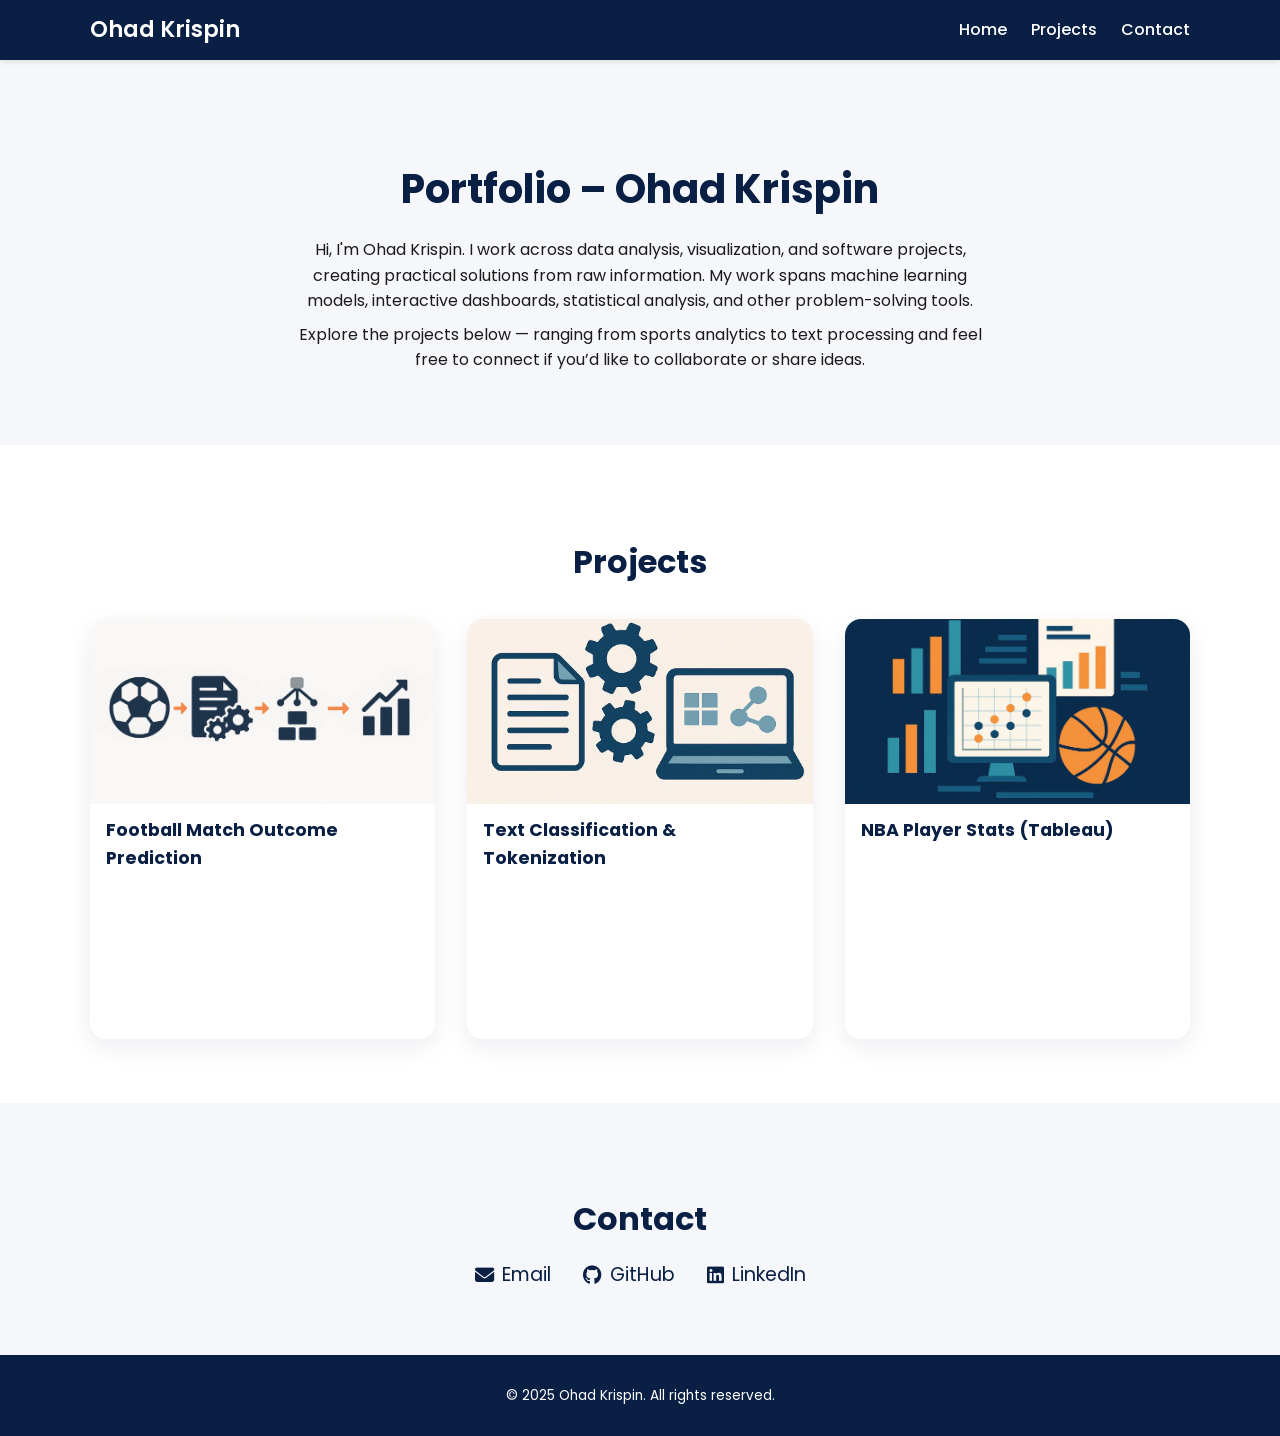
==== index.html @ 83744b4e "Update index.html" ====
<!DOCTYPE html>
<html lang="en">
  <head>
    <meta charset="UTF-8" />
    <meta http-equiv="X-UA-Compatible" content="IE=edge" />
    <meta name="viewport" content="width=device-width, initial-scale=1.0" />
    <title>Ohad Krispin – Data &amp; ML Portfolio</title>
    <!-- SEO meta tags -->
    <meta
      name="description"
      content="Portfolio of Ohad Krispin – a data and machine‑learning enthusiast with strong visualization skills. Explore machine‑learning and Tableau projects, learn about his techniques and contact him for opportunities."
    />
    <meta
      name="keywords"
      content="Ohad Krispin, data science, machine learning, NLP, football prediction, text classification, Tableau, data visualization, portfolio"
    />
    <!-- Preconnect for Google Fonts -->
    <link rel="preconnect" href="https://fonts.googleapis.com" />
    <link rel="preconnect" href="https://fonts.gstatic.com" crossorigin />
    <link
      href="https://fonts.googleapis.com/css2?family=Poppins:wght@300;400;500;600&display=swap"
      rel="stylesheet"
    />
    <!-- Font Awesome for icons -->
    <link
      rel="stylesheet"
      href="https://cdnjs.cloudflare.com/ajax/libs/font-awesome/6.4.0/css/all.min.css"
      integrity="sha512-p2cHf50p39ToMvr7zOj7AJGEylYSpU0CS7zT44B6kGJvtmCOIcKMdwLiLHZKfHTuD5KNR6Q07L9wrnZDVfX0Hg=="
      crossorigin="anonymous"
      referrerpolicy="no-referrer"
    />
    <!-- Stylesheet -->
    <link rel="stylesheet" href="styles.css?v=3" />
  </head>
  <body>
    <!-- Header / Navigation -->
    <header>
      <nav class="container">
        <div class="logo">Ohad&nbsp;Krispin</div>
        <ul class="nav-links">
          <li><a href="#home">Home</a></li>
          <li><a href="#projects">Projects</a></li>
          <li><a href="#contact">Contact</a></li>
        </ul>
      </nav>
    </header>
    <!-- Home / About section -->
    <section id="home" class="hero">
      <div class="container">
        <h1>Portfolio – Ohad Krispin</h1>
        <p>
          Hi, I'm Ohad Krispin. I work across data analysis, visualization, and software projects,
          creating practical solutions from raw information. My work spans machine learning models,
          interactive dashboards, statistical analysis, and other problem-solving tools.
        </p>
        <p>
          Explore the projects below — ranging from sports analytics to text processing and feel free
          to connect if you’d like to collaborate or share ideas.
        </p>
      </div>
    </section>


    <!-- Projects section -->
    <section id="projects">
      <div class="container">
        <h2>Projects</h2>
        <div class="projects-grid">
          <!-- Football match prediction project card -->
          <div class="card" tabindex="0">
            <div class="card-inner">
              <div class="card-front">
                <img
                  src="football_thumbnail.webp"
                  alt="Football match prediction pipeline graphic"
                />
                <h3>Football Match Outcome Prediction</h3>
              </div>
              <div class="card-back">
                <h3>Football Match Outcome Prediction</h3>
                <p>
                  Predicts Serie A football match results (win/draw/loss) using
                  historical match data enriched with advanced feature
                  engineering. The workflow includes data cleaning, feature
                  engineering, model training, hyper‑parameter tuning and
                  evaluation.
                </p>
                <ul class="tech-list">
                  <li>Python</li>
                  <li>Pandas</li>
                  <li>Scikit‑learn</li>
                  <li>Jupyter Notebook</li>
                </ul>
                <div class="buttons">
                  <a
                    href="https://github.com/ohad6k/football-match-prediction"
                    target="_blank"
                    rel="noopener noreferrer"
                    >GitHub Repo</a
                  >
                  <a
                    href="https://raw.githubusercontent.com/ohad6k/football-match-prediction/main/Match_Prediction.pdf"
                    target="_blank"
                    rel="noopener noreferrer"
                    >Read Report</a
                  >
                </div>
              </div>
            </div>
          </div>

          <!-- Text classification / tokenization project card -->
          <div class="card" tabindex="0">
            <div class="card-inner">
              <div class="card-front">
                <img
                  src="text_classification_thumbnail.webp"
                  alt="Text classification pipeline graphic"
                />
                <h3>Text Classification &amp; Tokenization</h3>
              </div>
              <div class="card-back">
                <h3>Text Classification &amp; Tokenization</h3>
                <p>
                  Processes and classifies manually labelled articles. The
                  pipeline loads labelled text, tokenizes and cleans it,
                  removes stop‑words, performs stemming, vectorizes tokens
                  with TF‑IDF and trains machine‑learning models including
                  Naive Bayes, SVM and Random Forest. Clustering with
                  K‑Means evaluates topic structure.
                </p>
                <ul class="tech-list">
                  <li>Python</li>
                  <li>NLTK</li>
                  <li>Scikit‑learn</li>
                  <li>Pandas</li>
                </ul>
                <div class="buttons">
                  <a
                    href="https://github.com/ohad6k/Text-Labeling-Processing"
                    target="_blank"
                    rel="noopener noreferrer"
                    >GitHub Repo</a
                  >
                </div>
              </div>
            </div>
          </div>

<!-- Tableau NBA dashboards -->
<div class="card" tabindex="0">
  <div class="card-inner">
    <div class="card-front">
      <img
        src="basketball_dashboard_thumbnail.webp"
        alt="NBA dashboards thumbnail"
      />
      <h3>NBA Player Stats (Tableau)</h3>
    </div>

    <div class="card-back">
      <h3>NBA Player Stats (Tableau)</h3>
      <p>Five dashboards to explore 2024–25 player performance with simple filters and comparisons.</p>

      <div>
        <ul class="tech-list" style="margin-bottom: 0;">
          <li>Tableau Public</li>
          <li>CSV</li>
          <li>Python</li>
        </ul>
        
        <div class="buttons">

         <!-- GitHub -->
          <a
            href="https://github.com/ohad6k/Visualizations-projcet-NBA-player-stats-2024-2025"
            target="_blank" rel="noopener noreferrer"
          >GitHub</a>
          <!-- Read Report  -->
          <a
            class="btn-accent"
            href="https://raw.githubusercontent.com/ohad6k/Visualizations-projcet-NBA-player-stats-2024-2025/main/Tableau%20Visualizations%20Projcet%20NBA%20Player%20Stats%202024-2025.pdf"
            target="_blank" rel="noopener noreferrer"
          >Read Report</a>

          <!-- Individual dashboards -->
          <a
            href="https://public.tableau.com/app/profile/ohad.krispin/viz/ExplorePlayerPerformanceOverTimeDashboard/Dashboard1?publish=yes"
            target="_blank" rel="noopener noreferrer"
          >Over Time</a>

          <a
            href="https://public.tableau.com/app/profile/ohad.krispin/viz/PlayerEfficiencyByRoleDashboard/Dashboard2?publish=yes"
            target="_blank" rel="noopener noreferrer"
          >By Role</a>

          <a
            href="https://public.tableau.com/app/profile/ohad.krispin/viz/TeamMetricDashboard/Dashboard3?publish=yes"
            target="_blank" rel="noopener noreferrer"
          >Team</a>

          <a
            href="https://public.tableau.com/app/profile/ohad.krispin/viz/GameScoreDistributionDashboard/Dashboard4?publish=yes"
            target="_blank" rel="noopener noreferrer"
          >Score Dist.</a>

          <a
            href="https://public.tableau.com/app/profile/ohad.krispin/viz/PlayerShootingDashboard/Dashboard5?publish=yes"
            target="_blank" rel="noopener noreferrer"
          >Shooting</a>
        </div>
      </div>
    </div>
  </div>
</div>


    </section>

    <!-- Contact section -->
    <section id="contact">
      <div class="container">
        <h2>Contact</h2>
        <div class="contact-items">
          <a href="mailto:ohadkrispin@gmail.com" title="Send me an email"
            ><i class="fa-solid fa-envelope"></i> Email</a
          >
          <a
            href="https://github.com/ohad6k"
            target="_blank"
            rel="noopener noreferrer"
            title="GitHub profile"
            ><i class="fa-brands fa-github"></i> GitHub</a
          >
          <a
            href="https://www.linkedin.com/in/ohad-krispin-239ba6330/"
            target="_blank"
            rel="noopener noreferrer"
            title="LinkedIn profile"
            ><i class="fa-brands fa-linkedin"></i> LinkedIn</a
          >
        </div>
      </div>
    </section>

    <footer>
      <div class="container">
        <p>&copy; 2025 Ohad Krispin. All rights reserved.</p>
      </div>
    </footer>

    <script src="script.js"></script>
  </body>
</html>
---- styles.css ----
/*
 * Global styles for Ohad Krispin's portfolio.
 * Minimalist, tech-oriented palette with navy, white and accent color.
 * Responsive grid; cards flip to reveal details.
 */

:root {
  --color-nav: #0a1f44;
  --color-bg: #f5f7fa;
  --color-accent: #00bcd4;
  --color-card-bg: #ffffff;
  --color-text: #1a1a1a;
  --shadow: 0 8px 24px rgba(10, 31, 68, 0.08);
}

* { box-sizing: border-box; }

body {
  margin: 0;
  font-family: 'Poppins', sans-serif;
  background: var(--color-bg);
  color: var(--color-text);
  line-height: 1.6;
}

.container {
  width: 90%;
  max-width: 1100px;
  margin: 0 auto;
}

/* Header */
header {
  background: var(--color-nav);
  color: #fff;
  padding: 0.75rem 0;
  position: sticky;
  top: 0;
  z-index: 100;
  box-shadow: 0 2px 5px rgba(0,0,0,.1);
}

nav {
  display: flex;
  align-items: center;
  justify-content: space-between;
}

.logo {
  font-size: 1.4rem;
  font-weight: 600;
}

.nav-links {
  list-style: none;
  display: flex;
  gap: 1.5rem;
  margin: 0;
  padding: 0;
}

.nav-links a {
  color: #fff;
  text-decoration: none;
  font-weight: 500;
  transition: color .3s;
}

.nav-links a:hover,
.nav-links a:focus {
  color: var(--color-accent);
  outline: none;
}

/* Hero / Home */
.hero {
  padding: 4rem 0;
  text-align: center;
}

.hero h1 {
  font-size: 2.5rem;
  color: var(--color-nav);
  margin-bottom: 1rem;
}

.hero p {
  max-width: 700px;
  margin: .5rem auto;
  font-size: 1rem;
}

/* Projects */
#projects {
  background: #fff;
  padding: 4rem 0;
}

#projects h2 {
  text-align: center;
  margin-bottom: 2rem;
  font-size: 2rem;
  color: var(--color-nav);
}

.projects-grid{
  display:grid;
  grid-template-columns: repeat(auto-fit, minmax(280px, 1fr));
  gap: 2rem;
}

/* Card component (flip) */
.card{
  background: var(--color-card-bg);
  border-radius: 16px;
  height: 420px;                
  perspective: 1000px;
  box-shadow: var(--shadow);
  cursor: pointer;
  overflow: hidden;
}

.card-inner{
  position: relative;
  width: 100%;
  height: 100%;
  transform-style: preserve-3d;
  transition: transform .6s;
}

.card:hover .card-inner,
.card:focus .card-inner,
.card.flipped .card-inner{
  transform: rotateY(180deg);
}

.card-front,
.card-back{
  position: absolute;
  inset: 0;                     
  backface-visibility: hidden;
  display: flex;
  flex-direction: column;
  background: var(--color-card-bg);
}

/* Front */
.card-front img{
  width: 100%;
  height: 185px;                 
  object-fit: cover;
  display: block;
}

.card-front h3{
  margin: 12px 16px 8px;
  font-size: 1.1rem;
  color: var(--color-nav);
}

/* Back */
.card-back{
  transform: rotateY(180deg);
  padding: 16px;
  gap: 10px;
  overflow: auto;                
}

.card-back h3{
  margin: 0 0 6px 0;
  font-size: 1.1rem;
  color: var(--color-nav);
}

.card-back p{
  margin: 0;
  font-size: .95rem;
}

/* Tech chips */
.tech-list{
  display:flex; flex-wrap:wrap; gap: 8px;
  padding:0; margin:8px 0 0 0;
}

.tech-list li{
  list-style:none;
  background:#eef3f9;
  color:#0a1f44;
  border-radius: 12px;
  padding: 6px 10px;
  font-size: .85rem;
}

/* Buttons */
.buttons{
  margin-top: auto;
  display:flex; flex-wrap:wrap; gap:10px;
}

.buttons a{
  text-decoration:none;
  font-weight:600;
  padding:10px 12px;
  border-radius:10px;
  background: var(--color-nav);
  color:#fff;
  transition: transform .15s ease, opacity .2s ease;
}

.buttons a:nth-child(2){ background: var(--color-accent); color:#082336; }
.buttons a:hover{ transform: translateY(-1px); opacity:.95; }

/* Contact */
#contact {
  padding: 4rem 0;
  background: var(--color-bg);
  text-align: center;
}

#contact h2 {
  margin-bottom: 1rem;
  font-size: 2rem;
  color: var(--color-nav);
}

.contact-items {
  display: flex;
  justify-content: center;
  gap: 2rem;
  flex-wrap: wrap;
}

.contact-items a {
  color: var(--color-nav);
  font-size: 1.2rem;
  display: flex;
  align-items: center;
  gap: 0.5rem;
  text-decoration: none;
  transition: color .3s, transform .15s;
}

.contact-items a:hover,
.contact-items a:focus {
  color: var(--color-accent);
  transform: translateY(-1px);
  outline: none;
}

/* Footer */
footer {
  background: var(--color-nav);
  color: #fff;
  padding: 1rem 0;
  text-align: center;
  font-size: .85rem;
}

/* Responsive */
@media (max-width: 600px){
  .hero h1{ font-size: 2rem; }
  .nav-links{ gap: 1rem; }
  .card{ height: 420px; }        
  .card-front img{ height: 170px; }
}
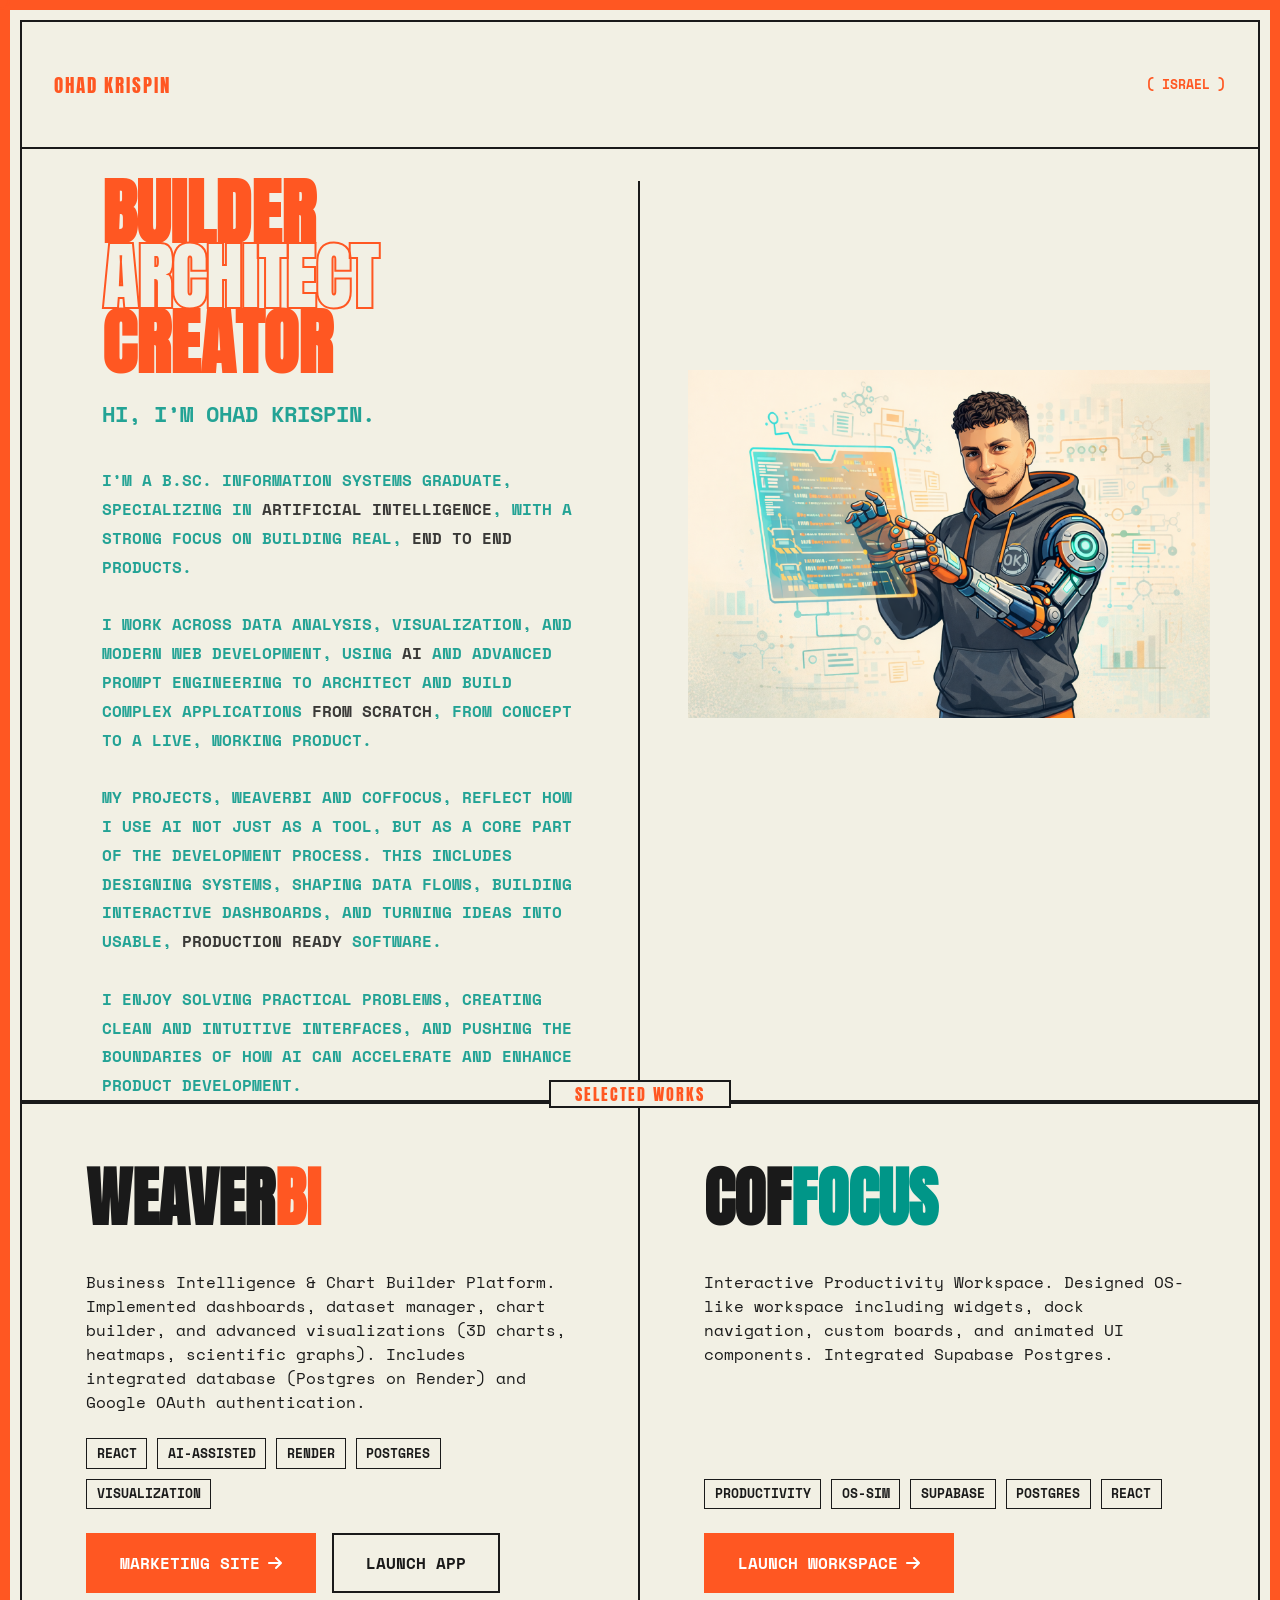
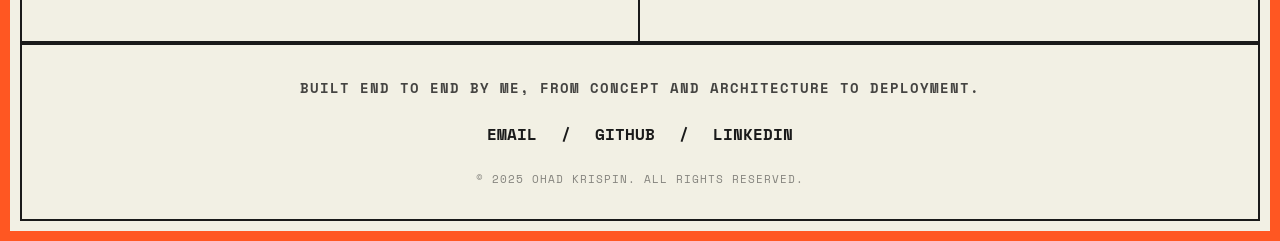
==== commit c5b730c5: "Update styles and layout" ====
--- a/index.html
+++ b/index.html
@@ -1,254 +1,132 @@
 <!DOCTYPE html>
 <html lang="en">
-  <head>
-    <meta charset="UTF-8" />
-    <meta http-equiv="X-UA-Compatible" content="IE=edge" />
-    <meta name="viewport" content="width=device-width, initial-scale=1.0" />
-    <title>Ohad Krispin – Data &amp; ML Portfolio</title>
-    <!-- SEO meta tags -->
-    <meta
-      name="description"
-      content="Portfolio of Ohad Krispin – a data and machine‑learning enthusiast with strong visualization skills. Explore machine‑learning and Tableau projects, learn about his techniques and contact him for opportunities."
-    />
-    <meta
-      name="keywords"
-      content="Ohad Krispin, data science, machine learning, NLP, football prediction, text classification, Tableau, data visualization, portfolio"
-    />
-    <!-- Preconnect for Google Fonts -->
-    <link rel="preconnect" href="https://fonts.googleapis.com" />
-    <link rel="preconnect" href="https://fonts.gstatic.com" crossorigin />
-    <link
-      href="https://fonts.googleapis.com/css2?family=Poppins:wght@300;400;500;600&display=swap"
-      rel="stylesheet"
-    />
-    <!-- Font Awesome for icons -->
-    <link
-      rel="stylesheet"
-      href="https://cdnjs.cloudflare.com/ajax/libs/font-awesome/6.4.0/css/all.min.css"
-      integrity="sha512-p2cHf50p39ToMvr7zOj7AJGEylYSpU0CS7zT44B6kGJvtmCOIcKMdwLiLHZKfHTuD5KNR6Q07L9wrnZDVfX0Hg=="
-      crossorigin="anonymous"
-      referrerpolicy="no-referrer"
-    />
-    <!-- Stylesheet -->
-    <link rel="stylesheet" href="styles.css?v=3" />
-  </head>
-  <body>
-    <!-- Header / Navigation -->
+
+<head>
+  <meta charset="UTF-8">
+  <meta name="viewport" content="width=device-width, initial-scale=1.0">
+  <title>Ohad Krispin | Portfolio</title>
+
+  <!-- Fonts -->
+  <link rel="preconnect" href="https://fonts.googleapis.com">
+  <link rel="preconnect" href="https://fonts.gstatic.com" crossorigin>
+  <link href="https://fonts.googleapis.com/css2?family=Anton&family=Space+Mono:ital,wght@0,400;0,700;1,400&display=swap"
+    rel="stylesheet">
+
+  <!-- Icons -->
+  <link rel="stylesheet" href="https://cdnjs.cloudflare.com/ajax/libs/font-awesome/6.4.0/css/all.min.css">
+
+  <link rel="stylesheet" href="styles.css">
+</head>
+
+<body>
+  <div class="custom-cursor"></div>
+  <div class="frame">
     <header>
-      <nav class="container">
-        <div class="logo">Ohad&nbsp;Krispin</div>
-        <ul class="nav-links">
-          <li><a href="#home">Home</a></li>
-          <li><a href="#projects">Projects</a></li>
-          <li><a href="#contact">Contact</a></li>
-        </ul>
-      </nav>
+      <div class="logo">OHAD KRISPIN</div>
+      <div class="subtitle">( ISRAEL )</div>
     </header>
-    <!-- Home / About section -->
-    <section id="home" class="hero">
-      <div class="container">
-        <h1>Portfolio – Ohad Krispin</h1>
-        <p>
-          Hi, I'm Ohad Krispin. I work across data analysis, visualization, and software projects,
-          creating practical solutions from raw information. My work spans machine learning models,
-          interactive dashboards, statistical analysis, and other problem-solving tools.
-        </p>
-        <p>
-          Explore the projects below — ranging from sports analytics to text processing and feel free
-          to connect if you’d like to collaborate or share ideas.
-        </p>
-      </div>
-    </section>
 
+    <main>
+      <section class="hero">
+        <div class="hero-content reveal">
+          <h1 class="hero-title">
+            <span class="word">BUILDER</span><br>
+            <span class="word outline-text">ARCHITECT</span><br>
+            <span class="word">CREATOR</span>
+          </h1>
+          <p class="bio">
+            <span class="bio-lead">Hi, I’m Ohad Krispin.</span>
+            <br><br>
+            I’m a B.Sc. Information Systems graduate, specializing in <span class="keyword">Artificial
+              Intelligence</span>, with a strong focus on building real, <span class="keyword">end to end</span>
+            products.
+            <br><br>
+            I work across data analysis, visualization, and modern web development, using <span
+              class="keyword">AI</span> and advanced prompt engineering to architect and build complex applications
+            <span class="keyword">from scratch</span>, from concept to a live, working product.
+            <br><br>
+            My projects, WeaverBI and Coffocus, reflect how I use AI not just as a tool, but as a core part of the
+            development process. This includes designing systems, shaping data flows, building interactive dashboards,
+            and turning ideas into usable, <span class="keyword">production ready</span> software.
+            <br><br>
+            I enjoy solving practical problems, creating clean and intuitive interfaces, and pushing the boundaries of
+            how AI can accelerate and enhance product development.
+          </p>
+        </div>
+        <div class="hero-visual reveal">
+          <img src="new.png" alt="AI Builder Avatar" class="hero-avatar">
+        </div>
+      </section>
 
-    <!-- Projects section -->
-    <section id="projects">
-      <div class="container">
-        <h2>Projects</h2>
-        <div class="projects-grid">
-          <!-- Football match prediction project card -->
-          <div class="card" tabindex="0">
-            <div class="card-inner">
-              <div class="card-front">
-                <img
-                  src="football_thumbnail.webp"
-                  alt="Football match prediction pipeline graphic"
-                />
-                <h3>Football Match Outcome Prediction</h3>
+      <section class="projects">
+        <div class="section-label">SELECTED WORKS</div>
+
+        <!-- WeaverBI -->
+        <div class="project-item reveal">
+          <div class="project-info">
+            <h2>WEAVER<span class="highlight">BI</span></h2>
+            <p class="description">
+              Business Intelligence & Chart Builder Platform.
+              Implemented dashboards, dataset manager, chart builder, and advanced visualizations (3D charts, heatmaps,
+              scientific graphs).
+              Includes integrated database (Postgres on Render) and Google OAuth authentication.
+            </p>
+            <div class="project-bottom">
+              <div class="tags">
+                <span>React</span> <span>AI-Assisted</span> <span>Render</span> <span>Postgres</span>
+                <span>Visualization</span>
               </div>
-              <div class="card-back">
-                <h3>Football Match Outcome Prediction</h3>
-                <p>
-                  Predicts Serie A football match results (win/draw/loss) using
-                  historical match data enriched with advanced feature
-                  engineering. The workflow includes data cleaning, feature
-                  engineering, model training, hyper‑parameter tuning and
-                  evaluation.
-                </p>
-                <ul class="tech-list">
-                  <li>Python</li>
-                  <li>Pandas</li>
-                  <li>Scikit‑learn</li>
-                  <li>Jupyter Notebook</li>
-                </ul>
-                <div class="buttons">
-                  <a
-                    href="https://github.com/ohad6k/football-match-prediction"
-                    target="_blank"
-                    rel="noopener noreferrer"
-                    >GitHub Repo</a
-                  >
-                  <a
-                    href="https://raw.githubusercontent.com/ohad6k/football-match-prediction/main/Match_Prediction.pdf"
-                    target="_blank"
-                    rel="noopener noreferrer"
-                    >Read Report</a
-                  >
-                </div>
+              <div class="links">
+                <a href="https://weaverbi-marketing.vercel.app" target="_blank" class="btn">MARKETING SITE <i
+                    class="fa-solid fa-arrow-right"></i></a>
+                <a href="https://weaver-bi.vercel.app/" target="_blank" class="btn btn-outline">LAUNCH APP</a>
               </div>
             </div>
           </div>
+        </div>
 
-          <!-- Text classification / tokenization project card -->
-          <div class="card" tabindex="0">
-            <div class="card-inner">
-              <div class="card-front">
-                <img
-                  src="text_classification_thumbnail.webp"
-                  alt="Text classification pipeline graphic"
-                />
-                <h3>Text Classification &amp; Tokenization</h3>
+        <!-- Coffocus -->
+        <div class="project-item reverse reveal">
+          <div class="project-info">
+            <h2>COF<span class="highlight-alt">FOCUS</span></h2>
+            <p class="description">
+              Interactive Productivity Workspace.
+              Designed OS-like workspace including widgets, dock navigation, custom boards, and animated UI components.
+              Integrated Supabase Postgres.
+            </p>
+            <div class="project-bottom">
+              <div class="tags">
+                <span>Productivity</span> <span>OS-Sim</span> <span>Supabase</span> <span>Postgres</span>
+                <span>React</span>
               </div>
-              <div class="card-back">
-                <h3>Text Classification &amp; Tokenization</h3>
-                <p>
-                  Processes and classifies manually labelled articles. The
-                  pipeline loads labelled text, tokenizes and cleans it,
-                  removes stop‑words, performs stemming, vectorizes tokens
-                  with TF‑IDF and trains machine‑learning models including
-                  Naive Bayes, SVM and Random Forest. Clustering with
-                  K‑Means evaluates topic structure.
-                </p>
-                <ul class="tech-list">
-                  <li>Python</li>
-                  <li>NLTK</li>
-                  <li>Scikit‑learn</li>
-                  <li>Pandas</li>
-                </ul>
-                <div class="buttons">
-                  <a
-                    href="https://github.com/ohad6k/Text-Labeling-Processing"
-                    target="_blank"
-                    rel="noopener noreferrer"
-                    >GitHub Repo</a
-                  >
-                </div>
+              <div class="links">
+                <a href="https://coffocus.vercel.app" target="_blank" class="btn">LAUNCH WORKSPACE <i
+                    class="fa-solid fa-arrow-right"></i></a>
               </div>
             </div>
           </div>
-
-<!-- Tableau NBA dashboards -->
-<div class="card" tabindex="0">
-  <div class="card-inner">
-    <div class="card-front">
-      <img
-        src="basketball_dashboard_thumbnail.webp"
-        alt="NBA dashboards thumbnail"
-      />
-      <h3>NBA Player Stats (Tableau)</h3>
-    </div>
-
-    <div class="card-back">
-      <h3>NBA Player Stats (Tableau)</h3>
-      <p>Five dashboards to explore 2024–25 player performance with simple filters and comparisons.</p>
-
-      <div>
-        <ul class="tech-list" style="margin-bottom: 0;">
-          <li>Tableau Public</li>
-          <li>CSV</li>
-          <li>Python</li>
-        </ul>
-        
-        <div class="buttons">
-
-         <!-- GitHub -->
-          <a
-            href="https://github.com/ohad6k/Visualizations-projcet-NBA-player-stats-2024-2025"
-            target="_blank" rel="noopener noreferrer"
-          >GitHub</a>
-          <!-- Read Report  -->
-          <a
-            class="btn-accent"
-            href="https://raw.githubusercontent.com/ohad6k/Visualizations-projcet-NBA-player-stats-2024-2025/main/Tableau%20Visualizations%20Projcet%20NBA%20Player%20Stats%202024-2025.pdf"
-            target="_blank" rel="noopener noreferrer"
-          >Read Report</a>
-
-          <!-- Individual dashboards -->
-          <a
-            href="https://public.tableau.com/app/profile/ohad.krispin/viz/ExplorePlayerPerformanceOverTimeDashboard/Dashboard1?publish=yes"
-            target="_blank" rel="noopener noreferrer"
-          >Over Time</a>
-
-          <a
-            href="https://public.tableau.com/app/profile/ohad.krispin/viz/PlayerEfficiencyByRoleDashboard/Dashboard2?publish=yes"
-            target="_blank" rel="noopener noreferrer"
-          >By Role</a>
-
-          <a
-            href="https://public.tableau.com/app/profile/ohad.krispin/viz/TeamMetricDashboard/Dashboard3?publish=yes"
-            target="_blank" rel="noopener noreferrer"
-          >Team</a>
-
-          <a
-            href="https://public.tableau.com/app/profile/ohad.krispin/viz/GameScoreDistributionDashboard/Dashboard4?publish=yes"
-            target="_blank" rel="noopener noreferrer"
-          >Score Dist.</a>
-
-          <a
-            href="https://public.tableau.com/app/profile/ohad.krispin/viz/PlayerShootingDashboard/Dashboard5?publish=yes"
-            target="_blank" rel="noopener noreferrer"
-          >Shooting</a>
         </div>
-      </div>
-    </div>
-  </div>
-</div>
-
-
-    </section>
-
-    <!-- Contact section -->
-    <section id="contact">
-      <div class="container">
-        <h2>Contact</h2>
-        <div class="contact-items">
-          <a href="mailto:ohadkrispin@gmail.com" title="Send me an email"
-            ><i class="fa-solid fa-envelope"></i> Email</a
-          >
-          <a
-            href="https://github.com/ohad6k"
-            target="_blank"
-            rel="noopener noreferrer"
-            title="GitHub profile"
-            ><i class="fa-brands fa-github"></i> GitHub</a
-          >
-          <a
-            href="https://www.linkedin.com/in/ohad-krispin-239ba6330/"
-            target="_blank"
-            rel="noopener noreferrer"
-            title="LinkedIn profile"
-            ><i class="fa-brands fa-linkedin"></i> LinkedIn</a
-          >
-        </div>
-      </div>
-    </section>
+      </section>
+    </main>
 
     <footer>
-      <div class="container">
-        <p>&copy; 2025 Ohad Krispin. All rights reserved.</p>
+      <div class="footer-build-text">
+        Built end to end by me, from concept and architecture to deployment.
+      </div>
+      <div class="contact-strip">
+        <a href="mailto:ohadkrispin@gmail.com">EMAIL</a>
+        <span>/</span>
+        <a href="https://github.com/ohad6k" target="_blank">GITHUB</a>
+        <span>/</span>
+        <a href="https://www.linkedin.com/in/ohad-krispin-239ba6330/" target="_blank">LINKEDIN</a>
+      </div>
+      <div class="copyright">
+        &copy; 2025 OHAD KRISPIN. ALL RIGHTS RESERVED.
       </div>
     </footer>
+  </div>
 
-    <script src="script.js"></script>
-  </body>
-</html>
+  <script src="script.js"></script>
+</body>
+
+</html>
--- a/styles.css
+++ b/styles.css
@@ -1,266 +1,752 @@
-/*
- * Global styles for Ohad Krispin's portfolio.
- * Minimalist, tech-oriented palette with navy, white and accent color.
- * Responsive grid; cards flip to reveal details.
- */
-
 :root {
-  --color-nav: #0a1f44;
-  --color-bg: #f5f7fa;
-  --color-accent: #00bcd4;
-  --color-card-bg: #ffffff;
-  --color-text: #1a1a1a;
-  --shadow: 0 8px 24px rgba(10, 31, 68, 0.08);
-}
-
-* { box-sizing: border-box; }
+  --bg-color: #F2F0E4;
+  --text-color: #1a1a1a;
+  --accent-orange: #FF5722;
+  --accent-green: #009688;
+  --frame-border: 20px;
+  --font-heading: 'Anton', sans-serif;
+  --font-body: 'Space Mono', monospace;
+}
+
+* {
+  box-sizing: border-box;
+  margin: 0;
+  padding: 0;
+  cursor: none;
+  /* Hide default cursor everywhere */
+}
+
+a,
+button,
+.clickable {
+  cursor: none;
+}
+
+.custom-cursor {
+  position: fixed;
+  top: 0;
+  left: 0;
+  width: 20px;
+  height: 20px;
+  background-color: var(--accent-orange);
+  border: 2px solid var(--accent-orange);
+  border-radius: 50%;
+  pointer-events: none;
+  z-index: 9999;
+  transform: translate(-50%, -50%);
+  /* Center on coordinates */
+  transition: width 0.3s cubic-bezier(0.25, 1, 0.5, 1),
+    height 0.3s cubic-bezier(0.25, 1, 0.5, 1),
+    background-color 0.3s ease,
+    border-radius 0.3s ease,
+    transform 0.1s linear;
+  /* Fast follow for mouse, overridden in JS for snap */
+  will-change: transform, width, height, border-radius;
+  /* mix-blend-mode removed to keep true orange color */
+}
+
+/* Snapped State (Border consistency) */
+.custom-cursor.snapped {
+  background-color: transparent;
+  transition: width 0.3s cubic-bezier(0.25, 1, 0.5, 1),
+    height 0.3s cubic-bezier(0.25, 1, 0.5, 1),
+    background-color 0.3s ease,
+    border-radius 0.3s ease,
+    transform 0.3s cubic-bezier(0.25, 1, 0.5, 1);
+  /* Slower ease for snap */
+}
+
+/* Ensure body handles cursor hiding too */
 
 body {
-  margin: 0;
-  font-family: 'Poppins', sans-serif;
-  background: var(--color-bg);
-  color: var(--color-text);
-  line-height: 1.6;
-}
-
-.container {
-  width: 90%;
-  max-width: 1100px;
-  margin: 0 auto;
+  background-color: var(--accent-orange);
+  /* Outer frame color */
+  color: var(--text-color);
+  font-family: var(--font-body);
+  padding: var(--frame-border);
+  min-height: 100vh;
+  display: flex;
+  flex-direction: column;
+}
+
+.frame {
+  background: var(--bg-color);
+  flex: 1;
+  border: 2px solid var(--text-color);
+  display: flex;
+  flex-direction: column;
+  position: relative;
+  box-shadow: 0 0 0 10px var(--bg-color);
+  /* Inner spacing illusion */
 }
 
 /* Header */
 header {
-  background: var(--color-nav);
-  color: #fff;
-  padding: 0.75rem 0;
-  position: sticky;
-  top: 0;
-  z-index: 100;
-  box-shadow: 0 2px 5px rgba(0,0,0,.1);
-}
-
-nav {
-  display: flex;
+  display: flex;
+  justify-content: space-between;
   align-items: center;
-  justify-content: space-between;
+  padding: 3rem 2rem;
+  /* Larger header */
+  border-bottom: 2px solid var(--text-color);
 }
 
 .logo {
-  font-size: 1.4rem;
-  font-weight: 600;
-}
-
-.nav-links {
-  list-style: none;
-  display: flex;
-  gap: 1.5rem;
-  margin: 0;
-  padding: 0;
-}
-
-.nav-links a {
-  color: #fff;
-  text-decoration: none;
-  font-weight: 500;
-  transition: color .3s;
-}
-
-.nav-links a:hover,
-.nav-links a:focus {
-  color: var(--color-accent);
-  outline: none;
-}
-
-/* Hero / Home */
+  font-family: var(--font-heading);
+  font-size: 1.2rem;
+  letter-spacing: 2px;
+  color: var(--accent-orange);
+  text-transform: uppercase;
+}
+
+.subtitle {
+  font-weight: bold;
+  color: var(--accent-orange);
+  font-size: 0.8rem;
+}
+
+/* Hero */
+/* Hero */
 .hero {
-  padding: 4rem 0;
-  text-align: center;
+  display: grid;
+  grid-template-columns: 1fr 1fr;
+  min-height: auto;
+  border-bottom: 2px solid var(--text-color);
+  margin-top: 2rem;
+  /* Reduced top margin */
+}
+
+/* ... existing styles ... */
+
+
+
+.hero-content {
+  padding: 0 4rem 0 5rem;
+  /* Balanced alignment */
+  display: flex;
+  flex-direction: column;
+  justify-content: center;
+  border-right: 2px solid var(--text-color);
 }
 
 .hero h1 {
-  font-size: 2.5rem;
-  color: var(--color-nav);
-  margin-bottom: 1rem;
-}
-
-.hero p {
-  max-width: 700px;
-  margin: .5rem auto;
+  font-family: var(--font-heading);
+  font-size: 4.5rem;
+  /* Slightly larger for domination */
+  line-height: 0.9;
+  margin-bottom: 1.5rem;
+  /* More space after title */
+  color: var(--accent-orange);
+  text-transform: uppercase;
+}
+
+.hero-title .word {
+  display: inline-block;
+  opacity: 0;
+  transform: translateY(20px);
+  transition: opacity 0.6s cubic-bezier(0.4, 0, 0.2, 1), transform 0.6s cubic-bezier(0.4, 0, 0.2, 1), color 0.3s ease, margin-left 0.3s ease;
+  cursor: default;
+}
+
+.hero.active .hero-title .word {
+  opacity: 1;
+  transform: translateY(0);
+}
+
+.hero.active .hero-title .word:nth-child(1) {
+  transition-delay: 0.1s;
+}
+
+.hero.active .hero-title .word:nth-child(3) {
+  transition-delay: 0.2s;
+}
+
+/* nth-child(2) is <br> */
+.hero.active .hero-title .word:nth-child(5) {
+  transition-delay: 0.3s;
+}
+
+.hero-title .word:hover {
+  color: var(--text-color);
+  margin-left: 3px;
+}
+
+.outline-text {
+  -webkit-text-stroke: 2px var(--accent-orange);
+  color: transparent;
+}
+
+.bio {
+  max-width: 620px;
+  /* Increased width for better balance */
+  text-transform: uppercase;
   font-size: 1rem;
-}
-
-/* Projects */
-#projects {
-  background: #fff;
-  padding: 4rem 0;
-}
-
-#projects h2 {
-  text-align: center;
-  margin-bottom: 2rem;
-  font-size: 2rem;
-  color: var(--color-nav);
-}
-
-.projects-grid{
-  display:grid;
-  grid-template-columns: repeat(auto-fit, minmax(280px, 1fr));
-  gap: 2rem;
-}
-
-/* Card component (flip) */
-.card{
-  background: var(--color-card-bg);
-  border-radius: 16px;
-  height: 420px;                
-  perspective: 1000px;
-  box-shadow: var(--shadow);
-  cursor: pointer;
+  /* Improved readability */
+  line-height: 1.8;
+  /* More breathing room */
+  color: var(--accent-green);
+  font-weight: bold;
+  opacity: 0.85;
+  transition: opacity 0.3s ease, line-height 0.3s ease;
+}
+
+.letter {
+  display: inline-block;
+  transition: transform 0.3s ease-out;
+  will-change: transform;
+}
+
+.bio-lead {
+  font-size: 1.35rem;
+  line-height: 1.4;
+  margin-bottom: 0.5rem;
+  display: inline-block;
+  color: var(--accent-green);
+}
+
+.bio:hover {
+  opacity: 1;
+  line-height: 1.8;
+  /* Maintain line height on hover */
+}
+
+.keyword {
+  position: relative;
+  color: var(--text-color);
+  cursor: default;
+}
+
+.keyword::after {
+  content: '';
+  position: absolute;
+  bottom: -2px;
+  left: 0;
+  width: 0;
+  height: 1px;
+  background-color: var(--accent-orange);
+  transition: width 0.8s cubic-bezier(0.4, 0, 0.2, 1);
+}
+
+.bio:hover .keyword::after {
+  width: 100%;
+}
+
+.hero-visual {
+  background-color: transparent;
+  color: var(--text-color);
+  display: flex;
+  align-items: center;
+  justify-content: center;
   overflow: hidden;
-}
-
-.card-inner{
-  position: relative;
+  position: relative;
+  padding: 3rem;
+  /* Add padding to reduce scale */
+  /* Full bleed */
+  height: 65vh;
+  /* Reduced height */
+  width: 100%;
+}
+
+.hero-avatar {
   width: 100%;
   height: 100%;
-  transform-style: preserve-3d;
-  transition: transform .6s;
-}
-
-.card:hover .card-inner,
-.card:focus .card-inner,
-.card.flipped .card-inner{
-  transform: rotateY(180deg);
-}
-
-.card-front,
-.card-back{
+  /* Fill the area completely */
+  object-fit: contain;
+  object-position: center bottom;
+  transition: transform 0.5s cubic-bezier(0.4, 0, 0.2, 1), filter 0.5s ease;
+  animation: float 6s ease-in-out infinite;
+}
+
+.hero-visual:hover .hero-avatar {
+  transform: scale(1.02);
+  filter: contrast(1.1) brightness(1.1);
+}
+
+@keyframes float {
+
+  0%,
+  100% {
+    transform: translateY(0);
+  }
+
+  50% {
+    transform: translateY(-5px);
+    /* Increased float slightly */
+  }
+}
+
+/* Projects */
+.projects {
+  position: relative;
+  display: grid;
+  grid-template-columns: 1fr 1fr;
+  border-bottom: 2px solid var(--text-color);
+  margin-top: 0;
+  /* Keep it tight to hero */
+}
+
+.section-label {
   position: absolute;
-  inset: 0;                     
-  backface-visibility: hidden;
+  top: -1.4rem;
+  /* Adjusted overlap */
+  left: 50%;
+  transform: translateX(-50%);
+  background: var(--bg-color);
+  padding: 0 1.5rem;
+  border: 2px solid var(--text-color);
+  font-family: var(--font-heading);
+  text-transform: uppercase;
+  color: var(--accent-orange);
+  letter-spacing: 2px;
+  z-index: 10;
+  opacity: 0;
+  transition: opacity 0.6s ease 0.4s;
+}
+
+.projects.active .section-label {
+  opacity: 1;
+}
+
+.projects::before {
+  content: '';
+  position: absolute;
+  top: 0;
+  left: 50%;
+  width: 0;
+  height: 2px;
+  background-color: var(--text-color);
+  transform: translateX(-50%);
+  transition: width 1s cubic-bezier(0.4, 0, 0.2, 1);
+  z-index: 5;
+}
+
+.projects.active::before {
+  width: 100%;
+}
+
+.project-item {
+  /* width: 50% removed for Grid */
   display: flex;
   flex-direction: column;
-  background: var(--color-card-bg);
-}
-
-/* Front */
-.card-front img{
-  width: 100%;
-  height: 185px;                 
-  object-fit: cover;
-  display: block;
-}
-
-.card-front h3{
-  margin: 12px 16px 8px;
-  font-size: 1.1rem;
-  color: var(--color-nav);
-}
-
-/* Back */
-.card-back{
-  transform: rotateY(180deg);
-  padding: 16px;
+  border-right: 2px solid var(--text-color);
+  position: relative;
+  transition: transform 0.4s cubic-bezier(0.4, 0, 0.2, 1);
+}
+
+.project-item:hover {
+  z-index: 10;
+  transform: translateY(-2px);
+}
+
+.project-item::before {
+  content: '';
+  position: absolute;
+  top: -2px;
+  left: -2px;
+  right: -2px;
+  bottom: -2px;
+  border: 2px solid var(--accent-orange);
+  box-shadow: 0 0 15px rgba(255, 87, 34, 0.4), 0 0 30px rgba(255, 87, 34, 0.2);
+  opacity: 0;
+  transition: opacity 0.5s ease;
+  pointer-events: none;
+  z-index: 2;
+}
+
+.project-item:hover::before {
+  opacity: 1;
+  animation: border-pulse 3s infinite;
+}
+
+@keyframes border-pulse {
+
+  0%,
+  100% {
+    box-shadow: 0 0 15px rgba(255, 87, 34, 0.4), 0 0 30px rgba(255, 87, 34, 0.2);
+    border-color: var(--accent-orange);
+  }
+
+  50% {
+    box-shadow: 0 0 25px rgba(255, 87, 34, 0.6), 0 0 50px rgba(255, 87, 34, 0.4);
+    border-color: #ff8a65;
+  }
+}
+
+.project-item:last-child {
+  border-right: none;
+}
+
+.project-info {
+  padding: 3rem 4rem;
+  /* Consistent large padding */
+  display: flex;
+  flex-direction: column;
+  justify-content: flex-start;
+  /* Align top for consistency */
+  flex: 1;
+  /* Pushes visual down */
+  border-bottom: 2px solid var(--text-color);
+}
+
+.reverse .project-info {
+  border-left: none;
+  /* Removed specific reverse styling for side-by-side */
+  order: 0;
+}
+
+.reverse .project-visual {
+  order: 0;
+}
+
+.project-visual {
+  height: 250px;
+  background-color: #e0ded4;
+  position: relative;
+  overflow: hidden;
+}
+
+/* ... (keep tag and typography styles same) ... */
+
+.project-info h2 {
+  font-family: var(--font-heading);
+  font-size: 4rem;
+  margin-bottom: 1.5rem;
+  text-transform: uppercase;
+  color: var(--text-color);
+}
+
+.highlight {
+  color: var(--accent-orange);
+}
+
+.highlight-alt {
+  color: var(--accent-green);
+}
+
+.description {
+  margin-bottom: 1.5rem;
+  max-width: 500px;
+  font-size: 1rem;
+}
+
+.project-bottom {
+  margin-top: auto;
+}
+
+.tags {
+  margin-bottom: 1.5rem;
+  display: flex;
   gap: 10px;
-  overflow: auto;                
-}
-
-.card-back h3{
-  margin: 0 0 6px 0;
-  font-size: 1.1rem;
-  color: var(--color-nav);
-}
-
-.card-back p{
-  margin: 0;
-  font-size: .95rem;
-}
-
-/* Tech chips */
-.tech-list{
-  display:flex; flex-wrap:wrap; gap: 8px;
-  padding:0; margin:8px 0 0 0;
-}
-
-.tech-list li{
-  list-style:none;
-  background:#eef3f9;
-  color:#0a1f44;
-  border-radius: 12px;
-  padding: 6px 10px;
-  font-size: .85rem;
+  flex-wrap: wrap;
+}
+
+.tags span {
+  border: 1px solid var(--text-color);
+  padding: 0.3rem 0.6rem;
+  font-size: 0.8rem;
+  text-transform: uppercase;
+  font-weight: bold;
+}
+
+.weave-bg {
+  background: repeating-linear-gradient(45deg,
+      var(--accent-orange),
+      var(--accent-orange) 10px,
+      #e0ded4 10px,
+      #e0ded4 20px);
+  opacity: 0.8;
+}
+
+.focus-bg {
+  background: radial-gradient(circle, var(--accent-green) 10%, transparent 10%),
+    radial-gradient(circle, var(--accent-green) 10%, transparent 10%);
+  background-size: 20px 20px;
+  background-position: 0 0, 10px 10px;
+  opacity: 0.6;
 }
 
 /* Buttons */
-.buttons{
-  margin-top: auto;
-  display:flex; flex-wrap:wrap; gap:10px;
-}
-
-.buttons a{
-  text-decoration:none;
-  font-weight:600;
-  padding:10px 12px;
-  border-radius:10px;
-  background: var(--color-nav);
-  color:#fff;
-  transition: transform .15s ease, opacity .2s ease;
-}
-
-.buttons a:nth-child(2){ background: var(--color-accent); color:#082336; }
-.buttons a:hover{ transform: translateY(-1px); opacity:.95; }
-
-/* Contact */
-#contact {
-  padding: 4rem 0;
-  background: var(--color-bg);
-  text-align: center;
-}
-
-#contact h2 {
-  margin-bottom: 1rem;
-  font-size: 2rem;
-  color: var(--color-nav);
-}
-
-.contact-items {
-  display: flex;
-  justify-content: center;
-  gap: 2rem;
+.links {
+  display: flex;
+  gap: 1rem;
   flex-wrap: wrap;
 }
 
-.contact-items a {
-  color: var(--color-nav);
-  font-size: 1.2rem;
-  display: flex;
+.btn {
+  display: inline-flex;
   align-items: center;
   gap: 0.5rem;
+  background: var(--accent-orange);
+  color: #fff;
+  padding: 1rem 2rem;
   text-decoration: none;
-  transition: color .3s, transform .15s;
-}
-
-.contact-items a:hover,
-.contact-items a:focus {
-  color: var(--color-accent);
+  font-weight: bold;
+  text-transform: uppercase;
+  transition: all 0.4s cubic-bezier(0.4, 0, 0.2, 1);
+  border: 2px solid var(--accent-orange);
+  position: relative;
+  overflow: hidden;
+  z-index: 1;
+}
+
+.btn::before {
+  content: '';
+  position: absolute;
+  top: 0;
+  left: -100%;
+  width: 100%;
+  height: 100%;
+  background: rgba(255, 255, 255, 0.1);
+  transition: transform 0.4s ease;
+  z-index: -1;
+}
+
+.btn:hover {
+  background: var(--accent-orange);
+  color: #fff;
   transform: translateY(-1px);
-  outline: none;
-}
+}
+
+.btn:hover::before {
+  transform: translateX(100%);
+}
+
+.btn:active,
+.project-item:active {
+  transform: scale(0.98);
+}
+
+.btn i {
+  transition: transform 0.3s ease;
+}
+
+.btn:hover i {
+  transform: translateX(3px);
+}
+
+.btn-outline {
+  background: transparent;
+  color: var(--text-color);
+  border: 2px solid var(--text-color);
+}
+
+.btn-outline:hover {
+  background: var(--text-color);
+  color: #fff;
+}
+
+/* Footer & Animations ... */
 
 /* Footer */
 footer {
-  background: var(--color-nav);
-  color: #fff;
-  padding: 1rem 0;
+  border-top: none;
+  padding: 2rem;
   text-align: center;
-  font-size: .85rem;
+  background: var(--bg-color);
+  margin-top: auto;
+  /* Push footer to bottom */
+}
+
+.footer-build-text {
+  font-size: 0.9rem;
+  margin-bottom: 1.5rem;
+  letter-spacing: 1px;
+  text-transform: uppercase;
+  font-weight: bold;
+  opacity: 0.8;
+}
+
+.contact-strip {
+  display: flex;
+  justify-content: center;
+  gap: 1.5rem;
+  margin-bottom: 1.5rem;
+  font-size: 1rem;
+  font-weight: bold;
+}
+
+.contact-strip a {
+  color: var(--text-color);
+  text-decoration: none;
+  text-transform: uppercase;
+  position: relative;
+  transition: transform 0.3s ease;
+}
+
+.contact-strip a::after {
+  content: '';
+  position: absolute;
+  bottom: -2px;
+  left: 0;
+  width: 0;
+  height: 1px;
+  background-color: var(--accent-orange);
+  transition: width 0.6s ease;
+}
+
+.contact-strip a:hover {
+  color: var(--accent-orange);
+  transform: translateY(-1px);
+}
+
+.contact-strip a:hover::after {
+  width: 100%;
+}
+
+.copyright {
+  font-size: 0.7rem;
+  opacity: 0.5;
+  letter-spacing: 1px;
+}
+
+/* Animations */
+.reveal {
+  opacity: 0;
+  transform: translateY(30px);
+  transition: all 0.8s cubic-bezier(0.5, 0, 0, 1);
+}
+
+.reveal.active {
+  opacity: 1;
+  transform: translateY(0);
 }
 
 /* Responsive */
-@media (max-width: 600px){
-  .hero h1{ font-size: 2rem; }
-  .nav-links{ gap: 1rem; }
-  .card{ height: 420px; }        
-  .card-front img{ height: 170px; }
-}
+@media (max-width: 900px) {
+  .hero {
+    grid-template-columns: 1fr;
+    min-height: auto;
+  }
+
+  .projects {
+    grid-template-columns: 1fr;
+  }
+
+  .hero-content {
+    border-right: none;
+    border-bottom: 2px solid var(--text-color);
+    padding: 2rem;
+  }
+
+  .hero h1 {
+    font-size: 3.5rem;
+  }
+
+  .hero-visual {
+    min-height: 300px;
+  }
+
+  .project-item {
+    width: 100%;
+    /* Stack on mobile */
+    border-right: none;
+    border-bottom: 2px solid var(--text-color);
+  }
+
+  .project-item:last-child {
+    border-bottom: none;
+  }
+
+  .project-info {
+    padding: 2rem;
+    border-bottom: 2px solid var(--text-color);
+  }
+
+  .project-visual {
+    min-height: 250px;
+  }
+
+  body {
+    padding: 0;
+  }
+
+  .frame {
+    border: none;
+    box-shadow: none;
+  }
+}
+
+/* Custom Cursor */
+@media (min-width: 901px) {
+
+  body,
+  a,
+  button,
+  .project-item,
+  input,
+  textarea,
+  .btn {
+    cursor: none !important;
+  }
+
+  .custom-cursor {
+    position: fixed;
+    top: 0;
+    left: 0;
+    width: 20px;
+    height: 20px;
+    border: 2px solid var(--accent-orange);
+    border-radius: 50%;
+    pointer-events: none;
+    z-index: 9999;
+    transform: translate(-50%, -50%);
+    transition: width 0.3s cubic-bezier(0.4, 0, 0.2, 1),
+      height 0.3s cubic-bezier(0.4, 0, 0.2, 1),
+      background-color 0.3s,
+      border-radius 0.3s,
+      opacity 0.2s;
+    /* We handle transform in JS for performance, but transition other props */
+  }
+
+  /* Text Hover: Shrink to dot */
+  .custom-cursor.shrink {
+    width: 8px;
+    height: 8px;
+    background-color: var(--accent-orange);
+    border: none;
+  }
+
+  /* Card Hover: Expand slightly */
+  .custom-cursor.expand {
+    width: 50px;
+    height: 50px;
+    background-color: rgba(255, 87, 34, 0.05);
+    border-color: var(--accent-orange);
+  }
+
+  /* Button Hover: Stick/highlight */
+  /* We will snap the cursor in JS, here we style the shape */
+  .custom-cursor.locked {
+    width: 100%;
+    /* JS will calculate exact size relative to button */
+    height: 100%;
+    border-radius: 4px;
+    /* Match button radius */
+    background-color: rgba(255, 87, 34, 0.1);
+    border: 2px solid var(--accent-orange);
+    transition: width 0.2s, height 0.2s, border-radius 0.2s, top 0.2s, left 0.2s;
+  }
+}
+
+@media (max-width: 900px) {
+  .custom-cursor {
+    display: none;
+  }
+}
+
+/* Background Canvas */
+#bg-canvas {
+  position: absolute;
+  top: 0;
+  left: 0;
+  width: 100%;
+  height: 100%;
+  z-index: 0;
+  pointer-events: none;
+}
+
+header,
+main,
+footer {
+  position: relative;
+  z-index: 5;
+}
